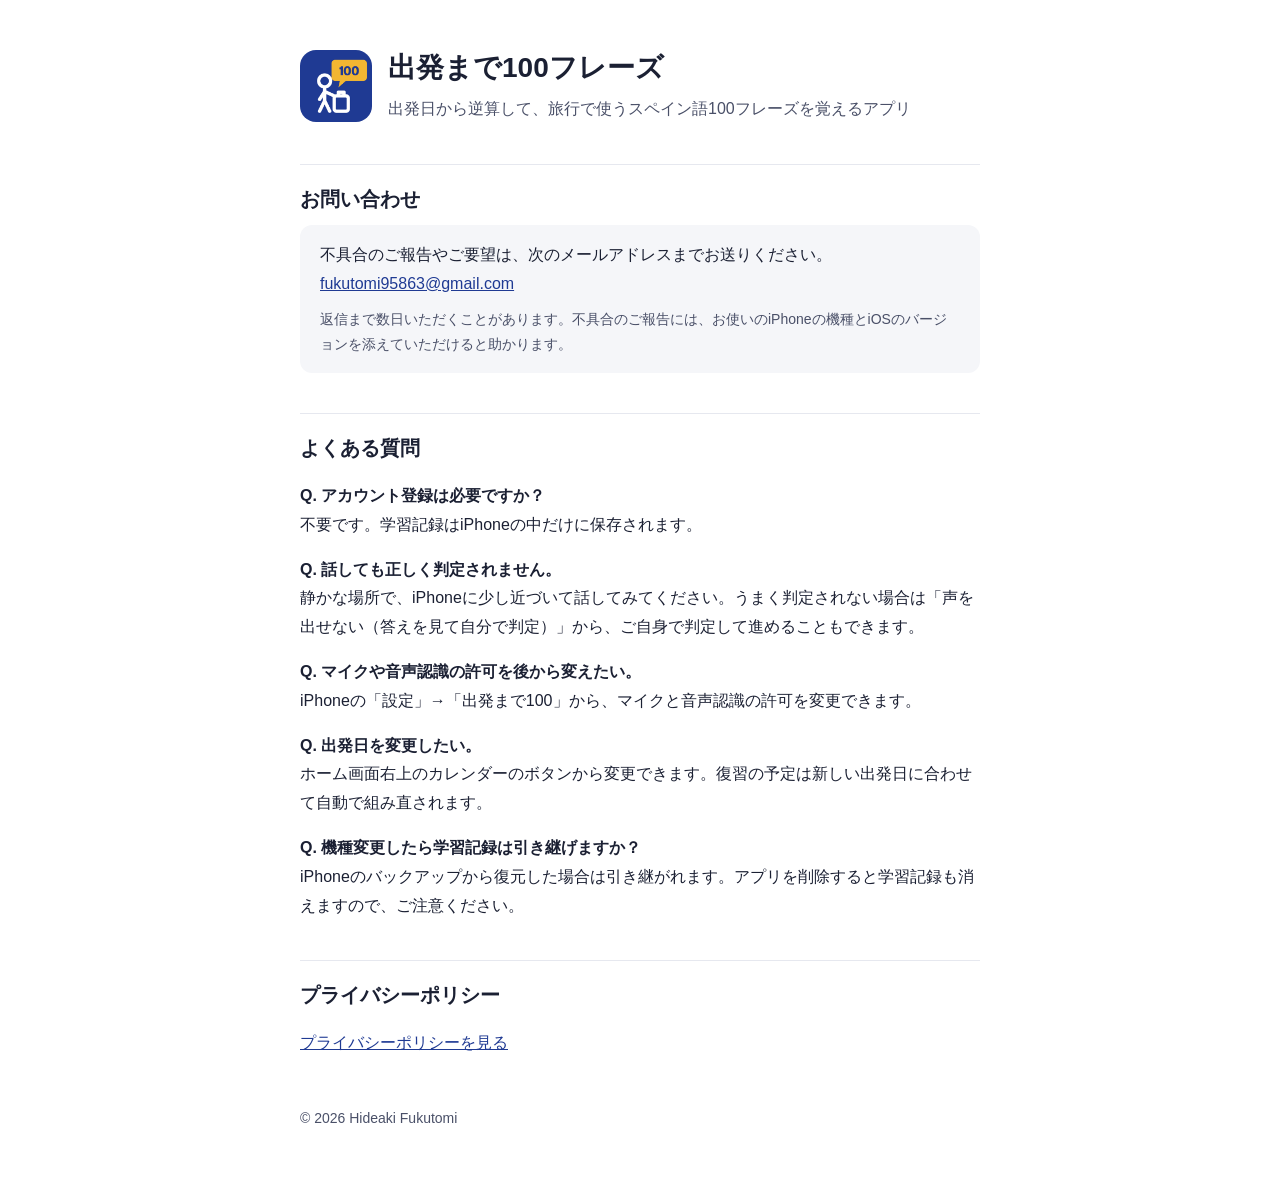
==== shuppatsu100/index.html @ 59665db5 "出発まで100フレーズのサポートページとプライバシーポリシー" ====
<!doctype html>
<html lang="ja">
<head>
<meta charset="utf-8">
<meta name="viewport" content="width=device-width, initial-scale=1">
<title>出発まで100フレーズ サポート</title>
<link rel="stylesheet" href="../style.css">
</head>
<body>
<main>
  <div class="app">
    <img src="icon.png" alt="出発まで100フレーズのアイコン">
    <div>
      <h1>出発まで100フレーズ</h1>
      <p class="lead" style="margin:0">出発日から逆算して、旅行で使うスペイン語100フレーズを覚えるアプリ</p>
    </div>
  </div>

  <h2>お問い合わせ</h2>
  <div class="box">
    <p style="margin:0">不具合のご報告やご要望は、次のメールアドレスまでお送りください。<br>
    <a href="mailto:fukutomi95863@gmail.com">fukutomi95863@gmail.com</a></p>
    <p style="margin:8px 0 0;color:var(--muted);font-size:14px">返信まで数日いただくことがあります。不具合のご報告には、お使いのiPhoneの機種とiOSのバージョンを添えていただけると助かります。</p>
  </div>

  <h2>よくある質問</h2>
  <p><strong>Q. アカウント登録は必要ですか？</strong><br>不要です。学習記録はiPhoneの中だけに保存されます。</p>
  <p><strong>Q. 話しても正しく判定されません。</strong><br>静かな場所で、iPhoneに少し近づいて話してみてください。うまく判定されない場合は「声を出せない（答えを見て自分で判定）」から、ご自身で判定して進めることもできます。</p>
  <p><strong>Q. マイクや音声認識の許可を後から変えたい。</strong><br>iPhoneの「設定」→「出発まで100」から、マイクと音声認識の許可を変更できます。</p>
  <p><strong>Q. 出発日を変更したい。</strong><br>ホーム画面右上のカレンダーのボタンから変更できます。復習の予定は新しい出発日に合わせて自動で組み直されます。</p>
  <p><strong>Q. 機種変更したら学習記録は引き継げますか？</strong><br>iPhoneのバックアップから復元した場合は引き継がれます。アプリを削除すると学習記録も消えますので、ご注意ください。</p>

  <h2>プライバシーポリシー</h2>
  <p><a href="privacy.html">プライバシーポリシーを見る</a></p>

  <footer>© 2026 Hideaki Fukutomi</footer>
</main>
</body>
</html>
---- style.css ----
:root{--bg:#ffffff;--text:#1B2033;--muted:#4A5068;--accent:#1F3A93;--line:#E6E8EF;--surface:#F5F6F9;color-scheme:light}
@media (prefers-color-scheme: dark){:root{--bg:#12151F;--text:#E9EBF2;--muted:#A7ADC0;--accent:#9DB2FF;--line:#2A2F40;--surface:#1B1F2C;color-scheme:dark}}
*{box-sizing:border-box}
body{margin:0;background:var(--bg);color:var(--text);font-family:-apple-system,BlinkMacSystemFont,"Hiragino Sans","Noto Sans JP",sans-serif;line-height:1.8}
main{max-width:720px;margin:0 auto;padding:48px 20px 64px}
h1{font-size:28px;line-height:1.4;margin:0 0 8px}
h2{font-size:20px;margin:40px 0 8px;padding-top:16px;border-top:1px solid var(--line)}
p,li{font-size:16px}
.lead{color:var(--muted);margin:0 0 24px}
.app{display:flex;gap:16px;align-items:center;margin-bottom:24px}
.app img{width:72px;height:72px;border-radius:16px}
.box{background:var(--surface);border-radius:12px;padding:16px 20px}
a{color:var(--accent)}
footer{color:var(--muted);font-size:14px;margin-top:48px}
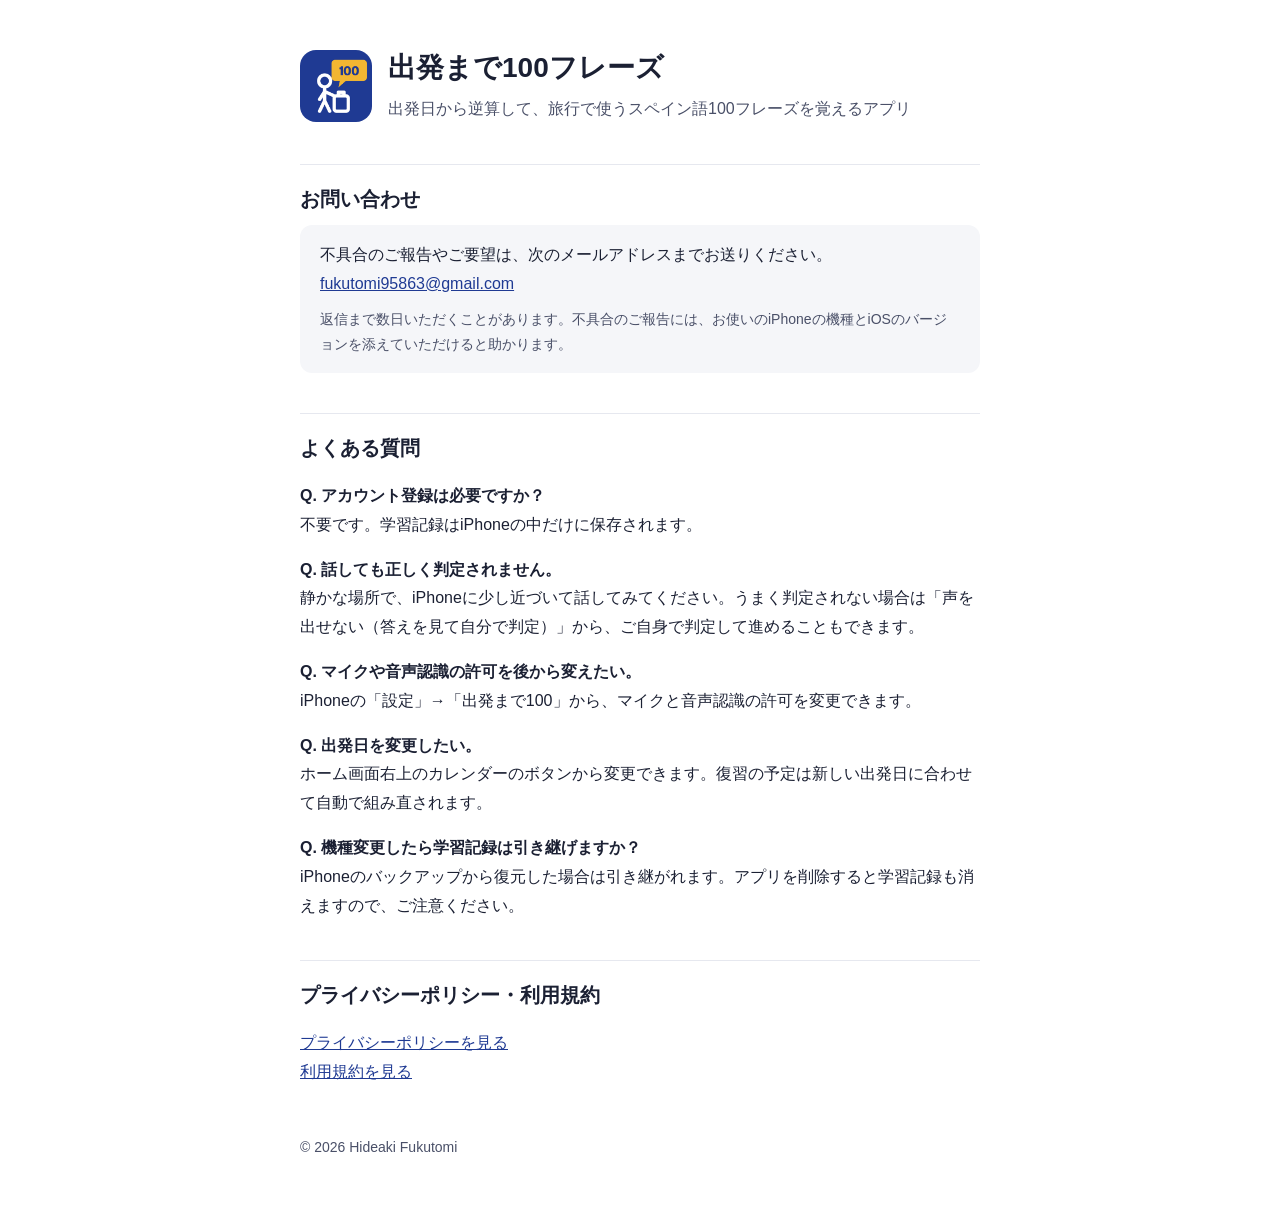
==== commit b0e193e7: "プライバシーポリシーを更新し、利用規約を追加（出発まで100フレーズ 1.1.0）" ====
--- a/shuppatsu100/index.html
+++ b/shuppatsu100/index.html
@@ -30,8 +30,8 @@
   <p><strong>Q. 出発日を変更したい。</strong><br>ホーム画面右上のカレンダーのボタンから変更できます。復習の予定は新しい出発日に合わせて自動で組み直されます。</p>
   <p><strong>Q. 機種変更したら学習記録は引き継げますか？</strong><br>iPhoneのバックアップから復元した場合は引き継がれます。アプリを削除すると学習記録も消えますので、ご注意ください。</p>
 
-  <h2>プライバシーポリシー</h2>
-  <p><a href="privacy.html">プライバシーポリシーを見る</a></p>
+  <h2>プライバシーポリシー・利用規約</h2>
+  <p><a href="privacy.html">プライバシーポリシーを見る</a><br><a href="terms.html">利用規約を見る</a></p>
 
   <footer>© 2026 Hideaki Fukutomi</footer>
 </main>
